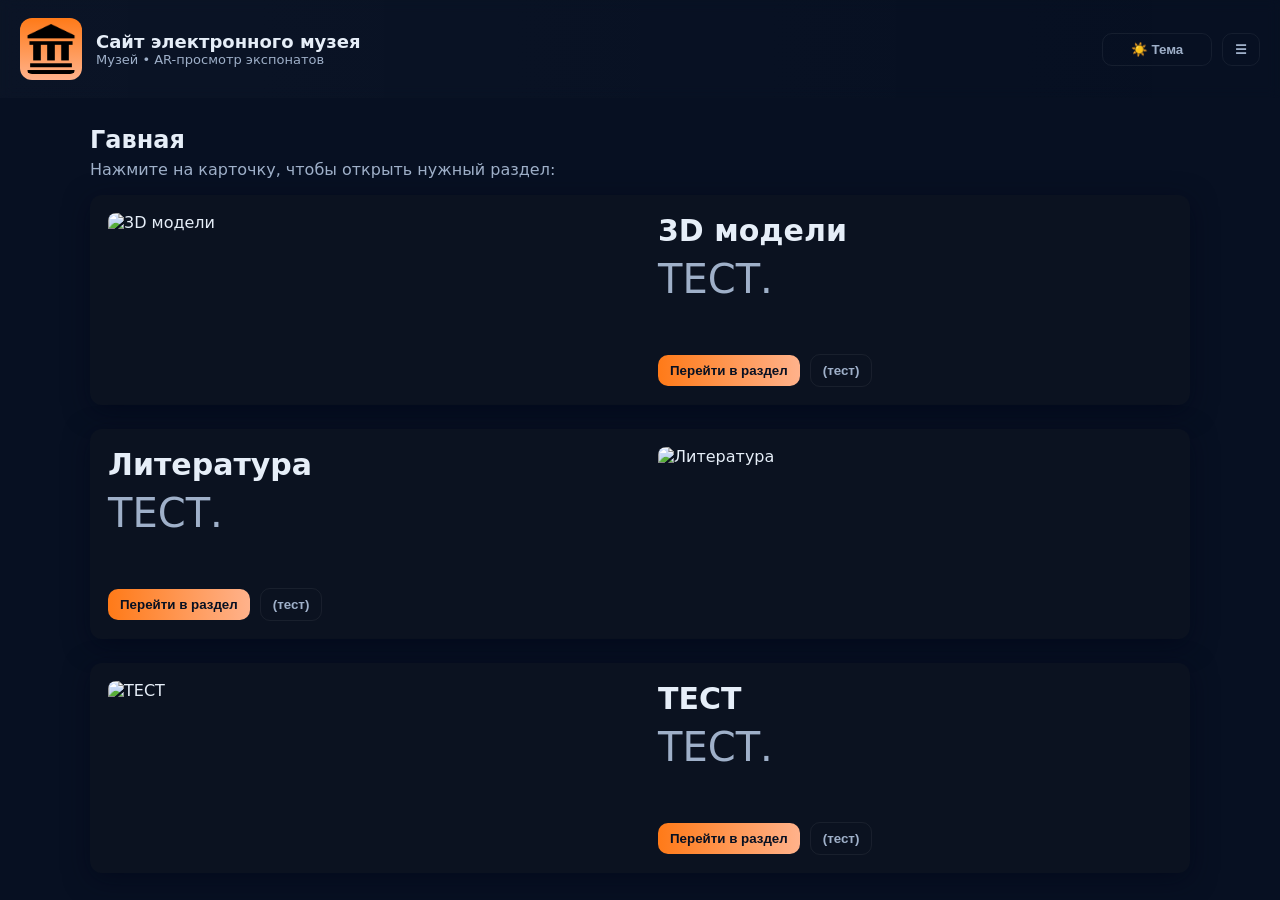
==== index.html @ e07a5cce "8.4 8.4" ====
<!DOCTYPE html>
<html lang="ru">
<head>
<meta charset="UTF-8" />
<meta name="description" content="Веб-Приложение с использованием технологии LiDAR — сайт школьного музея." />
<meta name="viewport" content="width=device-width, initial-scale=1" />
<link rel="shortcut icon" href="assets/icon.png" type="image/png" />
<title>Электронный музей</title>
<!-- model-viewer -->
<script type="module" src="https://unpkg.com/@google/model-viewer/dist/model-viewer.min.js"></script>
<script nomodule src="https://unpkg.com/@google/model-viewer/dist/model-viewer-legacy.js"></script>
<link rel="stylesheet" href="style.css" />
<link rel="apple-touch-icon" href="assets/ios_logo.jpg">
<meta name="apple-mobile-web-app-capable" content="yes">
<meta name="apple-mobile-web-app-status-bar-style" content="black">
</head>
<body class="dark">

  <!-- ===== МОБИЛЬНОЕ / ОБЩЕЕ МЕНЮ ===== -->
<div id="site-menu" class="site-menu" aria-hidden="true">
  <div class="menu-panel">
    <button id="menu-close" class="menu-close">✕</button>

    <nav class="menu-nav">
      <a href="https://maksim15132.github.io/museum/" class="menu-link">🏠 Главная</a>
      <a href="https://maksim15132.github.io/museum/ar-models/" class="menu-link">🧊 3D-модели</a>
      <a href="/military-books/" class="menu-link">📚 Литература</a>
      <a href="/author/" class="menu-link">👤 Автор</a>
    </nav>
  </div>
</div>

<header>
  <div class="brand">
    <img class="logo-img" src="assets/icon.png" alt="логотип" />
    <div class="title">
      <h1>Сайт электронного музея</h1>
      <p>Музей • AR-просмотр экспонатов</p>
    </div>
  </div>
  <div style="display:flex;align-items:center;gap:10px;">
    <button id="theme-toggle" class="btn btn-ghost theme-toggle" title="Переключить тему">☀️ Тема</button>
    <button id="cart-btn" class="btn btn-ghost cart-btn" title="Меню">☰</button>
  </div>
</header>
<main class="container">
  <section style="margin-bottom:14px;">
    <h2 style="margin:0;">Гавная</h2>
    <p style="color:var(--muted);margin-top:6px;">Нажмите на карточку, чтобы открыть нужный раздел:</p>
  </section>
  <section id="menu-grid" class="menu-grid"></section>
  <aside id="cart-preview" style="margin-top:22px;display:none;justify-content:flex-end;">
    <div style="background:var(--card);padding:12px;border-radius:12px;min-width:220px;box-shadow:0 8px 24px rgba(2,6,23,0.4);">
      <div style="display:flex;justify-content:space-between;align-items:center;">
        <div style="font-weight:800;">Корзина</div>
        <div id="cart-items-count" style="color:var(--muted);">0 шт</div>
      </div>
      <div id="cart-total" style="margin-top:8px;color:var(--muted);">Итого: <strong>€0.00</strong></div>
      <div style="margin-top:10px;display:flex;gap:8px;">
        <button id="order-btn" class="btn btn-primary">Оформить</button>
        <button id="clear-cart-btn" class="btn btn-ghost">Очистить</button>
      </div>
    </div>
  </aside>
</main>

<!-- Модальное окно: здесь мы сознательно оставили структуру из новой версии,
     но изменили поведение так, чтобы при открытии карточки вместо фото
     сразу загружалось "старое" окно model-viewer (как в вашей старой версии).
-->
<div id="modal" class="modal-backdrop" style="display:none;">
  <div class="modal-panel" role="dialog" aria-modal="true" aria-labelledby="modal-title">
    <div class="modal-preview mv-overlay" id="modal-preview">
      <!-- по умолчанию отображаем изображение; при открытии модалки его заменим на model-viewer -->
      <img id="modal-img" class="dish-img" src="" alt="" />

      <!-- model-viewer присутствует и будет показан немедленно при открытии карточки -->
      <model-viewer
        id="model-viewer"
        style="width:100%;border-radius:8px;background:#081226;"

        alt=""
        camera-controls
        ar
        ar-modes="webxr scene-viewer quick-look"
        poster=""
      ></model-viewer>

      <!-- loader overlay (инжектится скриптом в mv-overlay) -->
    </div>

    <div class="modal-info">
      <h3 id="modal-title" class="dish-title"></h3>
      <div id="modal-price" style="color:var(--muted);margin-top:6px;"></div>
      <p id="modal-desc" class="dish-desc"></p>

      <div class="modal-actions">
        <button
          id="toggle-state-btn"
          class="btn btn-ghost"
          style="display:none;"
        >
          Переключить состояние
        </button>

        <a id="ar-link" class="btn btn-ghost" href="#" rel="ar" target="_blank">Открыть в AR (iPhone)</a>
        <button id="add-to-cart-btn" class="btn btn-primary">Добавить в корзину</button>
        <button id="close-modal-btn" class="btn btn-ghost">Закрыть</button>
      </div>

      <div id="model-status" class="note">Статус 3D: idle</div>
      <div id="model-error" class="note" style="color:#ffb3b3; display:none; margin-top:10px;">Ошибка загрузки модели — проверьте URL и доступность файла (HTTPS).</div>
      <div class="note">Совет: для iPhone используйте Safari и убедитесь, что сайт доступен по HTTPS; для Android — требуется поддержка WebXR / Scene Viewer.</div>
    </div>
  </div>
</div>

<script src="script.js"></script>
</body>
</html>
---- style.css ----
:root {
  --bg-dark: #071022;
  --card-dark: #0b1220;
  --text-dark: #e6eef8;
  --muted-dark: #9fb0c9;
  --accent-dark: #ff7a18;

  --bg-light: #f7fafc;
  --card-light: #ffffff;
  --text-light: #0b1220;
  --muted-light: #607089;
  --accent-light: #ff6b35;
}

/* запрет двойного зума / базовое поведение тача */
html, body {
  touch-action: manipulation;
  -ms-touch-action: manipulation;
}

html { transition: background 0.2s linear, color 0.2s linear; }

body {
  margin: 0;
  font-family: Inter, system-ui, Arial, sans-serif;
  min-height: 100vh;
  background: var(--bg);
  color: var(--text);
  transition: background 0.25s linear, color 0.25s linear;
}

/* темы */
.light {
  --bg: var(--bg-light);
  --card: var(--card-light);
  --text: var(--text-light);
  --muted: var(--muted-light);
  --accent: var(--accent-light);
}
.dark {
  --bg: var(--bg-dark);
  --card: var(--card-dark);
  --text: var(--text-dark);
  --muted: var(--muted-dark);
  --accent: var(--accent-dark);
}

/* блокировка прокрутки страницы при открытой модалке */
body.modal-open {
  overflow: hidden;
}

/* header */
header {
  display: flex;
  justify-content: space-between;
  align-items: center;
  padding: 18px 20px;
  background: linear-gradient(90deg, rgba(255,255,255,0.02), transparent);
  backdrop-filter: blur(6px);
}
.brand {
  display: flex;
  align-items: center;
  gap: 14px;
}
.logo-img {
  width: 50px;
  height: 50px;
  border-radius: 12px;
  object-fit: cover;
  background: linear-gradient(180deg, var(--accent), #ffb28b);
  padding: 6px;
}
.title h1 { margin: 0; font-size: 18px; }
.title p { margin: 0; font-size: 13px; color: var(--muted); }

/* кнопка переключения темы — более заметная обводка и центрирование текста */
.theme-toggle {
  border: 2px solid rgba(255,255,255,0.12);
  padding: 8px 12px;
  border-radius: 12px;
  display: inline-flex;
  align-items: center;
  justify-content: center;
  min-width: 110px;
  background: linear-gradient(90deg, rgba(255,255,255,0.02), transparent);
}

/* гамбургер-кнопка */
.cart-btn {
  position: relative;
  font-weight: 800;
}

/* главный контейнер */
main.container {
  max-width: 1100px;
  margin: 28px auto;
  padding: 0 18px;
}

/* сетка: одна карточка на строку (герой-карточки) */
.menu-grid {
  display: grid;
  grid-template-columns: 1fr;
  gap: 24px;
  align-items: stretch;
}

/* карточка-герой */
.hero-card {
  background: var(--card);
  border-radius: 12px;
  padding: 0;
  overflow: hidden;
  box-shadow: 0 6px 26px rgba(2,6,23,0.5);
  display: flex;
  gap: 0;
  align-items: stretch;
  transition: transform 0.28s cubic-bezier(.2,.9,.3,1), box-shadow 0.28s, filter 0.28s;
  cursor: pointer;
}

/* hover-анимация для карточки */
.hero-card:hover {
  transform: translateY(-10px) scale(1.01);
  box-shadow: 0 30px 60px rgba(2,6,23,0.55);
  filter: saturate(1.05);
}

/* два блока внутри карточки */
.card-media, .card-content {
  width: 50%;
  padding: 18px;
  box-sizing: border-box;
}

/* изображение — занимает весь блок медиа */
.card-media img {
  width: 100%;
  height: 100%;
  object-fit: cover;
  border-radius: 8px;
  display: block;
  box-shadow: none;
}

/* контент */
.card-content {
  display: flex;
  flex-direction: column;
  justify-content: space-between;
}
.card-content .meta {
  display: flex;
  justify-content: space-between;
  align-items: flex-start;
  gap: 8px;
  font-size: 30px;
}
.card-content .price { font-weight: 800; margin-left: 8px; }

.price {
  display: none;
}

.card-content p { color: var(--muted); margin-top: 8px; }

/* кнопки внутри карточки */
.card-actions {
  display:flex;
  gap:10px;
  margin-top: 12px;
  align-items:center;
}

/* для чередования — реверс (ПК) */
.menu-grid .hero-card:nth-child(even) {
  flex-direction: row-reverse;
}

/* поддерживаем те же ширины — row-reverse решает порядок */
/*.menu-grid .hero-card:nth-child(even) .card-media,
.menu-grid .hero-card:nth-child(even) .card-content {
  /* intentionally left non-empty on purpose (keeps symmetry) */
  /* widths are handled above; no extra rules needed here */
/*}



/* стили кнопок */
button.btn {
  padding: 8px 12px;
  border-radius: 10px;
  border: 0;
  cursor: pointer;
  font-weight: 700;
  transition: transform 0.12s ease, box-shadow 0.12s;
  background: transparent;
}
button.btn-primary {
  background: linear-gradient(90deg, var(--accent), #ffb28b);
  color: #071022;
}
button.btn-ghost {
  background: transparent;
  border: 1px solid rgba(255,255,255,0.06);
  color: var(--muted);
}

/* модалка: центр, 2 колонки */
.modal-backdrop {
  position: fixed;
  inset: 0;
  background: linear-gradient(180deg, rgba(1,2,6,0.6), rgba(1,2,6,0.85));
  display: flex;
  align-items: center;
  justify-content: center;
  z-index: 60;
  animation: pop 0.18s ease;
  padding: 16px;
}
.modal-panel {
  /* ширина остаётся адаптивной */
  width: min(980px, 95%);
  
  /* высота делаем равной ширине, но не больше 80% экрана */
  aspect-ratio: 1 / 1;
  max-height: 70vh;
  
  background: var(--card);
  border-radius: 14px;
  padding: 18px;
  display: grid;
  grid-template-columns: 360px 1fr;
  gap: 16px;
  align-items: start;
  overflow: hidden;
}

/* увеличим модалку на больших экранах */
@media (min-width: 1200px) {
  .modal-panel {
    width: min(1100px, 95%);
    max-height: 80vh; /* чуть меньше высоты экрана */
    grid-template-columns: 420px 1fr;
  }

  .modal-preview .dish-img,
  .modal-preview model-viewer {
    height: calc(100vw * 0.25); /* адаптивная высота — примерно четверть ширины окна */
    max-height: 400px;
  }
}

/* preview и info внутри модалки */
.modal-preview {
  display: flex;
  flex-direction: column;
  gap: 10px;
  align-items: stretch;
  overflow: hidden;
}

.modal-preview .dish-img {
  display: none;
  width: 100%;
  height: 500px;
  object-fit: cover;
  border-radius: 10px;
}

.modal-preview model-viewer {
  width: 100%;
  height: 500px;
  border-radius: 10px;
}

/* когда модель загрузилась — добавляем класс .model-loaded к .modal-panel */
.modal-panel.model-loaded {
  /* меняем сетку: модель (preview) справа, info слева */
  grid-template-columns: 1fr 360px;
}
.modal-panel.model-loaded .dish-img { display: none; }
.modal-panel.model-loaded model-viewer { display: block; }

/* изначально model-viewer скрыт (будет показан JS при загрузке) */
model-viewer { visibility: hidden; }

/* заголовок, описание */
.dish-title { margin: 0; font-size: 20px; }
.dish-desc { color: var(--muted); margin-top: 8px; }

/* заметки */
.note { color: var(--muted); margin-top: 10px; }

/* responsive: на мобильных карточки стекаются: сначала фото, потом контент */
@media (max-width: 820px) {
  .menu-grid { gap: 16px; }

  /* отменяем чередование на мобиле — все карточки вертикально */
  .menu-grid .hero-card {
    flex-direction: column !important;
  }

  .card-media, .card-content {
    width: 100%;
    padding: 14px;
  }

  .modal-backdrop {
    align-items: start;
    justify-content: center;
    overflow: auto;
    padding: 10px;
  }

  .modal-panel {
    grid-template-columns: 1fr;
    width: 92%;
    height: 90%;
    max-width: 600px;
    max-height: 88vh;
    margin: 20px auto;
    border-radius: 12px;
    padding: 12px;
    overflow-y: auto;
    -webkit-overflow-scrolling: touch;
  }

  .modal-panel.model-loaded {
    grid-template-columns: 1fr;
  }

  /* немного уменьшаем высоту превью */
  .modal-preview .dish-img,
  .modal-preview model-viewer {
    display: none;
    height: calc(100vw * 0.65); /* 65% ширины экрана */
  }
}

/* запрет зума двойным тапом */
@media (pointer: coarse) {
  html, body {
    touch-action: manipulation;
  }
}

/* небольшая анимация появления */
@keyframes pop {
  from { opacity: 0; transform: translateY(8px) scale(0.99); }
  to { opacity: 1; transform: none; }
}

/* --- loader + controls styles --- */
.mv-loader {
  position: absolute;
  inset: 0;
  display: flex;
  align-items: center;
  justify-content: center;
  pointer-events: none;
}
.mv-loader .spinner {
  width: 56px;
  height: 56px;
  border-radius: 50%;
  border: 6px solid rgba(255,255,255,0.08);
  border-top-color: rgba(255,255,255,0.95);
  animation: mv-spin 1s linear infinite;
  box-shadow: 0 6px 18px rgba(2,6,23,0.6);
}
@keyframes mv-spin { to { transform: rotate(360deg); } }
.mv-overlay { position: relative; }
.mv-controls { margin-top: 10px; display:flex; gap:8px; align-items:center; }
.mv-btn { padding:8px 10px; border-radius:8px; border:1px solid rgba(255,255,255,0.06); background:transparent; cursor:pointer; font-weight:700; }
.mv-btn.active { background: linear-gradient(90deg,var(--accent),#ffb28b); color:#071022; }
.mv-retry { padding:6px 8px; border-radius:8px; background: rgba(255,255,255,0.04); border:1px solid rgba(255,255,255,0.06); cursor:pointer; }

#modalImg {
  display: block;
}

.modal-panel.model-loaded #modalImg {
  display: none;
}


/* =========================
   ВСПЛЫВАЮЩЕЕ МЕНЮ САЙТА
   ========================= */

.site-menu {
  position: fixed;
  inset: 0;
  background: rgba(2,6,23,0.75);
  backdrop-filter: blur(8px);
  display: none;
  z-index: 100;
}

.site-menu.open {
  display: block;
}

/* панель меню */
.menu-panel {
  position: absolute;
  right: 0;
  top: 0;
  width: 500px;
  max-width: 90%;
  height: 100%;
  background: var(--card);
  box-shadow: -20px 0 40px rgba(2,6,23,0.6);
  padding: 24px;
  display: flex;
  flex-direction: column;
  animation: slideIn 0.25s ease;
}

/* на телефоне — на весь экран */
@media (max-width: 640px) {
  .menu-panel {
    width: 100%;
  }
}

@keyframes slideIn {
  from {
    transform: translateX(40px);
    opacity: 0;
  }
  to {
    transform: none;
    opacity: 1;
  }
}

/* кнопка закрытия */
.menu-close {
  align-self: flex-end;
  font-size: 22px;
  background: none;
  border: none;
  color: var(--text);
  cursor: pointer;
  margin-bottom: 20px;
}

/* навигация */
.menu-nav {
  display: flex;
  flex-direction: column;
  gap: 16px;
}

.menu-link {
  font-size: 18px;
  font-weight: 700;
  text-decoration: none;
  color: var(--text);
  padding: 12px 14px;
  border-radius: 12px;
  background: linear-gradient(90deg, rgba(255,255,255,0.02), transparent);
  transition: background 0.2s, transform 0.15s;
}

.menu-link:hover {
  background: linear-gradient(90deg, var(--accent), #ffb28b);
  color: #071022;
  transform: translateX(4px);
}
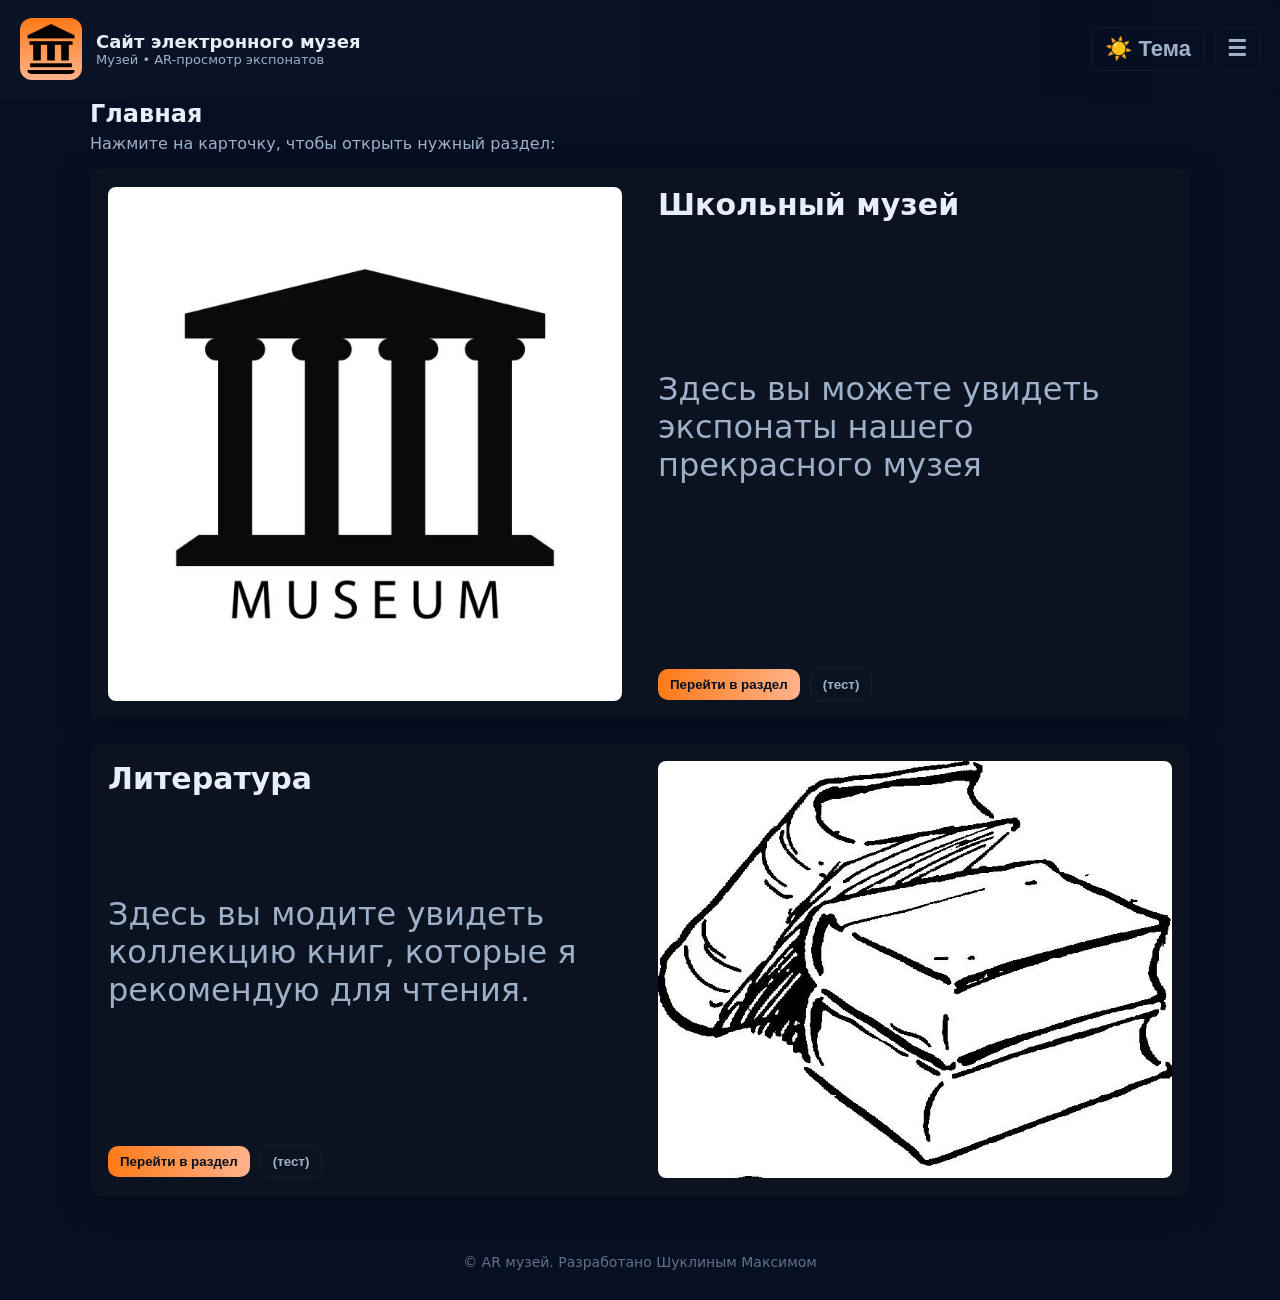
==== commit e2ab5a1d: "9.0 9.0" ====
--- a/index.html
+++ b/index.html
@@ -25,7 +25,10 @@
       <a href="https://maksim15132.github.io/museum/" class="menu-link">🏠 Главная</a>
       <a href="https://maksim15132.github.io/museum/ar-models/" class="menu-link">🧊 3D-модели</a>
       <a href="/military-books/" class="menu-link">📚 Литература</a>
-      <a href="/author/" class="menu-link">👤 Автор</a>
+      <a href="https://vk.com/m.neiroset" class="menu-link">👤 Автор</a>
+      <footer>
+        © AR музей. Разработано Шуклиным Максимом
+      </footer>
     </nav>
   </div>
 </div>
@@ -45,7 +48,7 @@
 </header>
 <main class="container">
   <section style="margin-bottom:14px;">
-    <h2 style="margin:0;">Гавная</h2>
+    <h1 style="margin:0;">Главная</h1>
     <p style="color:var(--muted);margin-top:6px;">Нажмите на карточку, чтобы открыть нужный раздел:</p>
   </section>
   <section id="menu-grid" class="menu-grid"></section>
@@ -115,6 +118,10 @@
   </div>
 </div>
 
+<footer>
+    © AR музей. Разработано Шуклиным Максимом
+</footer>
+
 <script src="script.js"></script>
 </body>
 </html>
--- a/style.css
+++ b/style.css
@@ -58,6 +58,12 @@
   padding: 18px 20px;
   background: linear-gradient(90deg, rgba(255,255,255,0.02), transparent);
   backdrop-filter: blur(6px);
+  flex-wrap: wrap;
+  position: fixed;
+  box-sizing: border-box; /* 🔥 ВАЖНО */
+  top: 0;
+  width: 100%;
+  z-index: 1000;
 }
 .brand {
   display: flex;
@@ -98,6 +104,7 @@
   max-width: 1100px;
   margin: 28px auto;
   padding: 0 18px;
+  margin-top: 100px;
 }
 
 /* сетка: одна карточка на строку (герой-карточки) */
@@ -398,7 +405,7 @@
   background: rgba(2,6,23,0.75);
   backdrop-filter: blur(8px);
   display: none;
-  z-index: 100;
+  z-index: 2000;
 }
 
 .site-menu.open {
@@ -453,8 +460,16 @@
 /* навигация */
 .menu-nav {
   display: flex;
-  flex-direction: column;
+  flex-direction: column; /* элементы сверху вниз */
   gap: 16px;
+  height: 100%;           /* занимает всю высоту меню */
+}
+
+.menu-nav footer {
+  margin-top: auto;       /* толкает footer вниз */
+  padding-top: 12px;
+  font-size: 14px;
+  color: var(--muted);
 }
 
 .menu-link {
@@ -474,3 +489,29 @@
   transform: translateX(4px);
 }
 
+#model-viewer {
+  height: 500px;
+}
+
+/* Телефоны */
+@media (orientation: portrait) {
+  #model-viewer {
+    height: 320px;
+  }
+}
+
+footer{
+        margin-top:auto;
+        padding:30px;
+        color:#607089;
+        font-size:14px;
+        text-align: center;
+    }
+
+
+.theme-toggle,
+.cart-btn {
+  font-size: 22px;
+  padding: 12px 16px;
+  white-space: nowrap;
+}
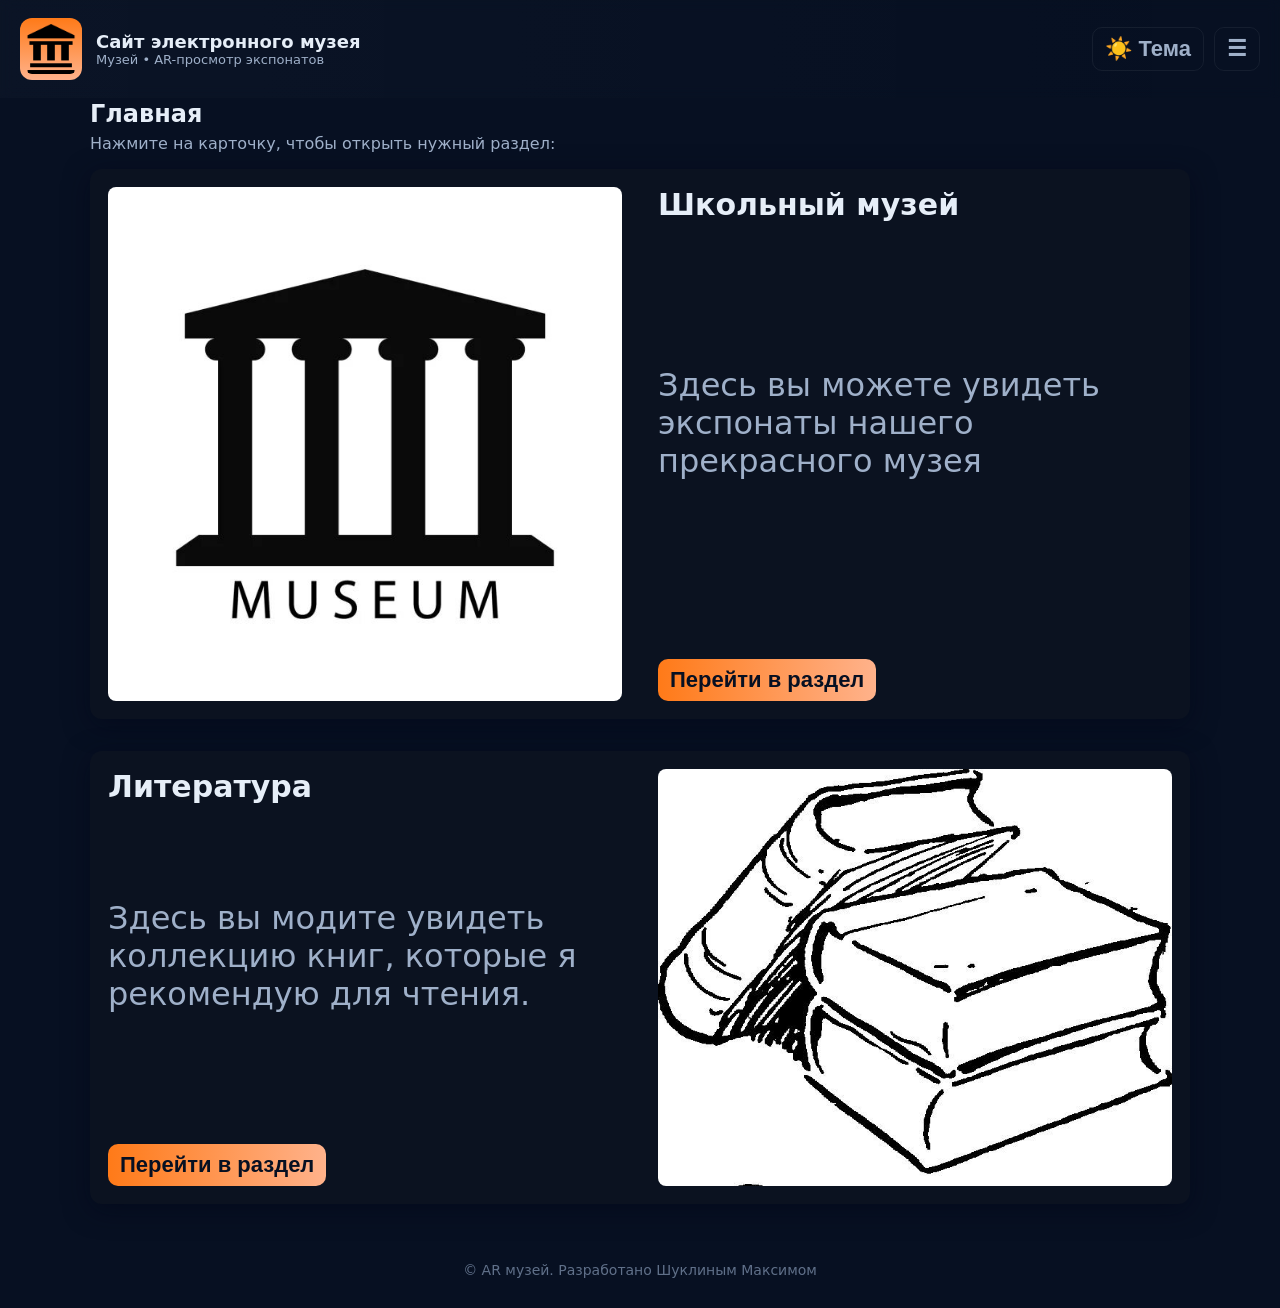
==== commit 663f563d: "9.4 9.4" ====
--- a/index.html
+++ b/index.html
@@ -3,7 +3,7 @@
 <head>
 <meta charset="UTF-8" />
 <meta name="description" content="Веб-Приложение с использованием технологии LiDAR — сайт школьного музея." />
-<meta name="viewport" content="width=device-width, initial-scale=1" />
+<meta name="viewport" content="width=device-width, initial-scale=1, maximum-scale=1, user-scalable=no" />
 <link rel="shortcut icon" href="assets/icon.png" type="image/png" />
 <title>Электронный музей</title>
 <!-- model-viewer -->
@@ -41,7 +41,7 @@
       <p>Музей • AR-просмотр экспонатов</p>
     </div>
   </div>
-  <div style="display:flex;align-items:center;gap:10px;">
+  <div class="header-controls">
     <button id="theme-toggle" class="btn btn-ghost theme-toggle" title="Переключить тему">☀️ Тема</button>
     <button id="cart-btn" class="btn btn-ghost cart-btn" title="Меню">☰</button>
   </div>
--- a/style.css
+++ b/style.css
@@ -111,7 +111,7 @@
 .menu-grid {
   display: grid;
   grid-template-columns: 1fr;
-  gap: 24px;
+  gap: 32px;
   align-items: stretch;
 }
 
@@ -514,4 +514,40 @@
   font-size: 22px;
   padding: 12px 16px;
   white-space: nowrap;
+}
+
+/* для портретной ориентации (высота больше ширины) */
+@media (orientation: portrait) {
+  main.container {
+    margin-top: 150px;
+  }
+}
+
+.header-controls {
+  display:flex;
+  align-items:center;
+  gap:10px;
+}
+/* для телефонов или портретной ориентации */
+@media (max-width: 820px), (orientation: portrait) {
+  .header-controls {
+    display: flex;            /* гарантируем flex */
+    justify-content: flex-end; /* сдвигаем кнопки вправо */
+    width: 100%;              /* блок занимает всю ширину */
+    gap: 10px;                /* расстояние между кнопками */
+  }
+}
+
+
+.big-btn {
+  display: inline-block;
+  transition: transform 0.2s ease, box-shadow 0.2s ease;
+  font-size: 22px;      /* текст больше */
+  padding: 16px 28px;   /* сама кнопка больше */
+  
+}
+
+.big-btn:hover {
+  transform: scale(1.08);
+  box-shadow: 0 8px 20px rgba(255, 140, 0, 0.4);
 }
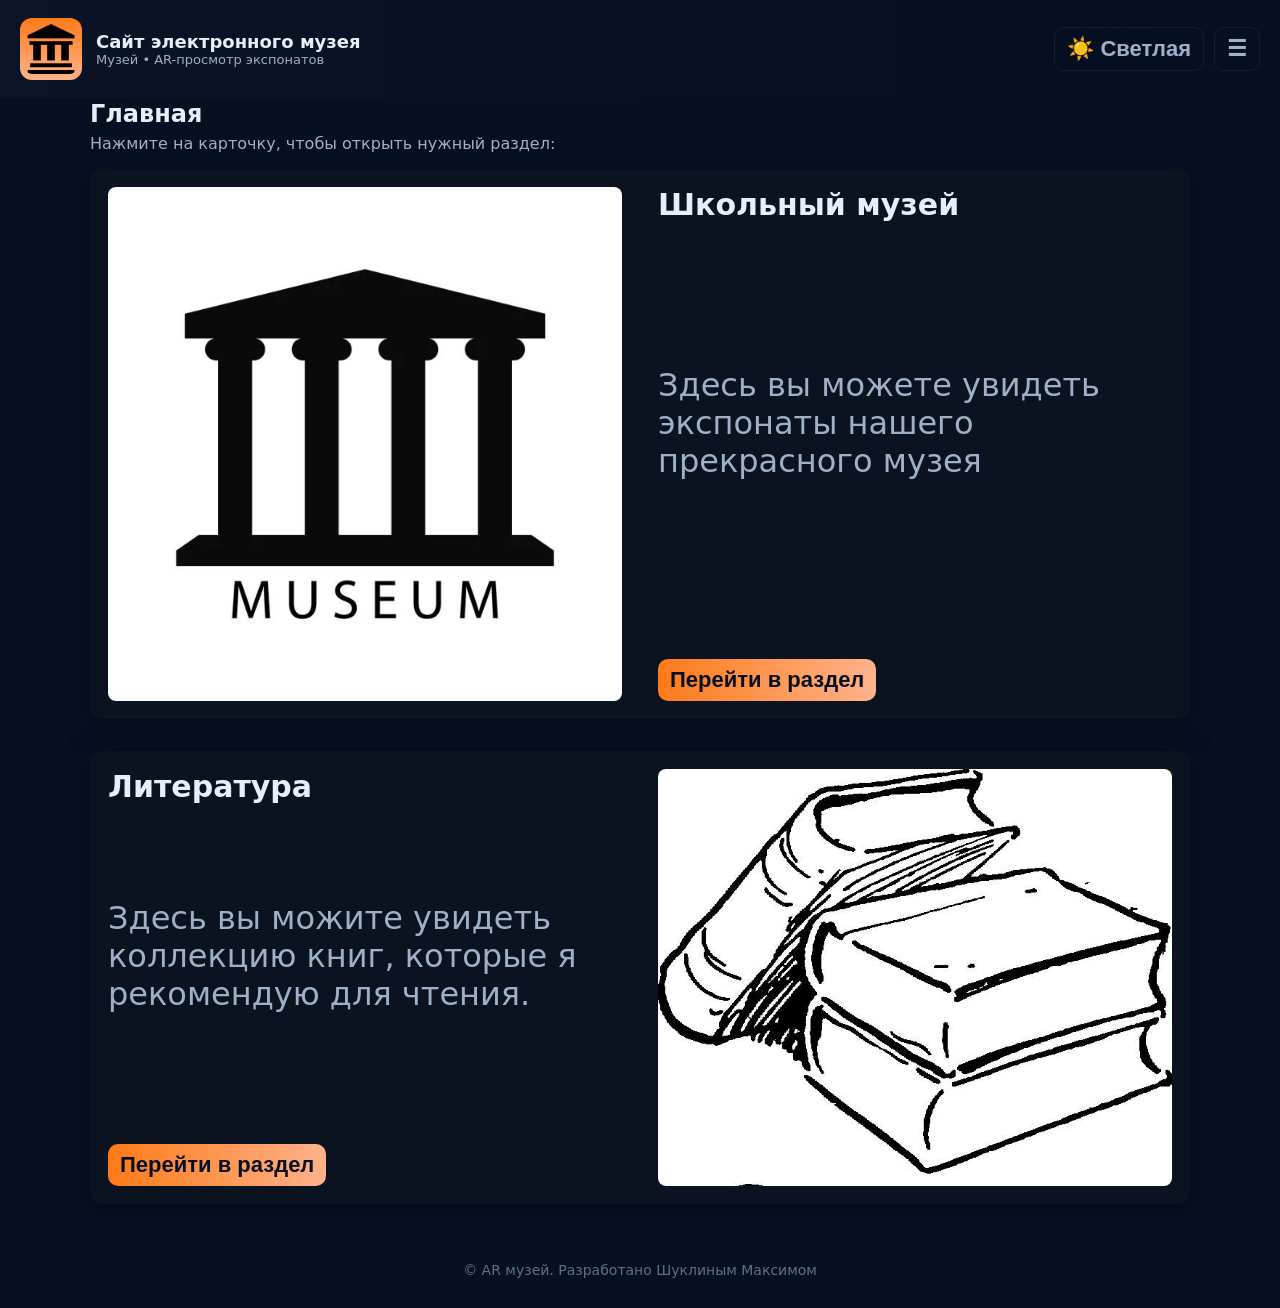
==== commit 67f1d1bf: "9.71 9.71" ====
--- a/index.html
+++ b/index.html
@@ -24,7 +24,8 @@
     <nav class="menu-nav">
       <a href="https://maksim15132.github.io/museum/" class="menu-link">🏠 Главная</a>
       <a href="https://maksim15132.github.io/museum/ar-models/" class="menu-link">🧊 3D-модели</a>
-      <a href="/military-books/" class="menu-link">📚 Литература</a>
+      <a href="/books/" class="menu-link">📚 Литература</a>
+      <a href="/test-models/" class="menu-link">📐 Тестовые модели</a>
       <a href="https://vk.com/m.neiroset" class="menu-link">👤 Автор</a>
       <footer>
         © AR музей. Разработано Шуклиным Максимом
@@ -42,7 +43,7 @@
     </div>
   </div>
   <div class="header-controls">
-    <button id="theme-toggle" class="btn btn-ghost theme-toggle" title="Переключить тему">☀️ Тема</button>
+    <button id="theme-toggle" class="btn btn-ghost theme-toggle" title="Переключить тему">☀️  Светлая</button>
     <button id="cart-btn" class="btn btn-ghost cart-btn" title="Меню">☰</button>
   </div>
 </header>
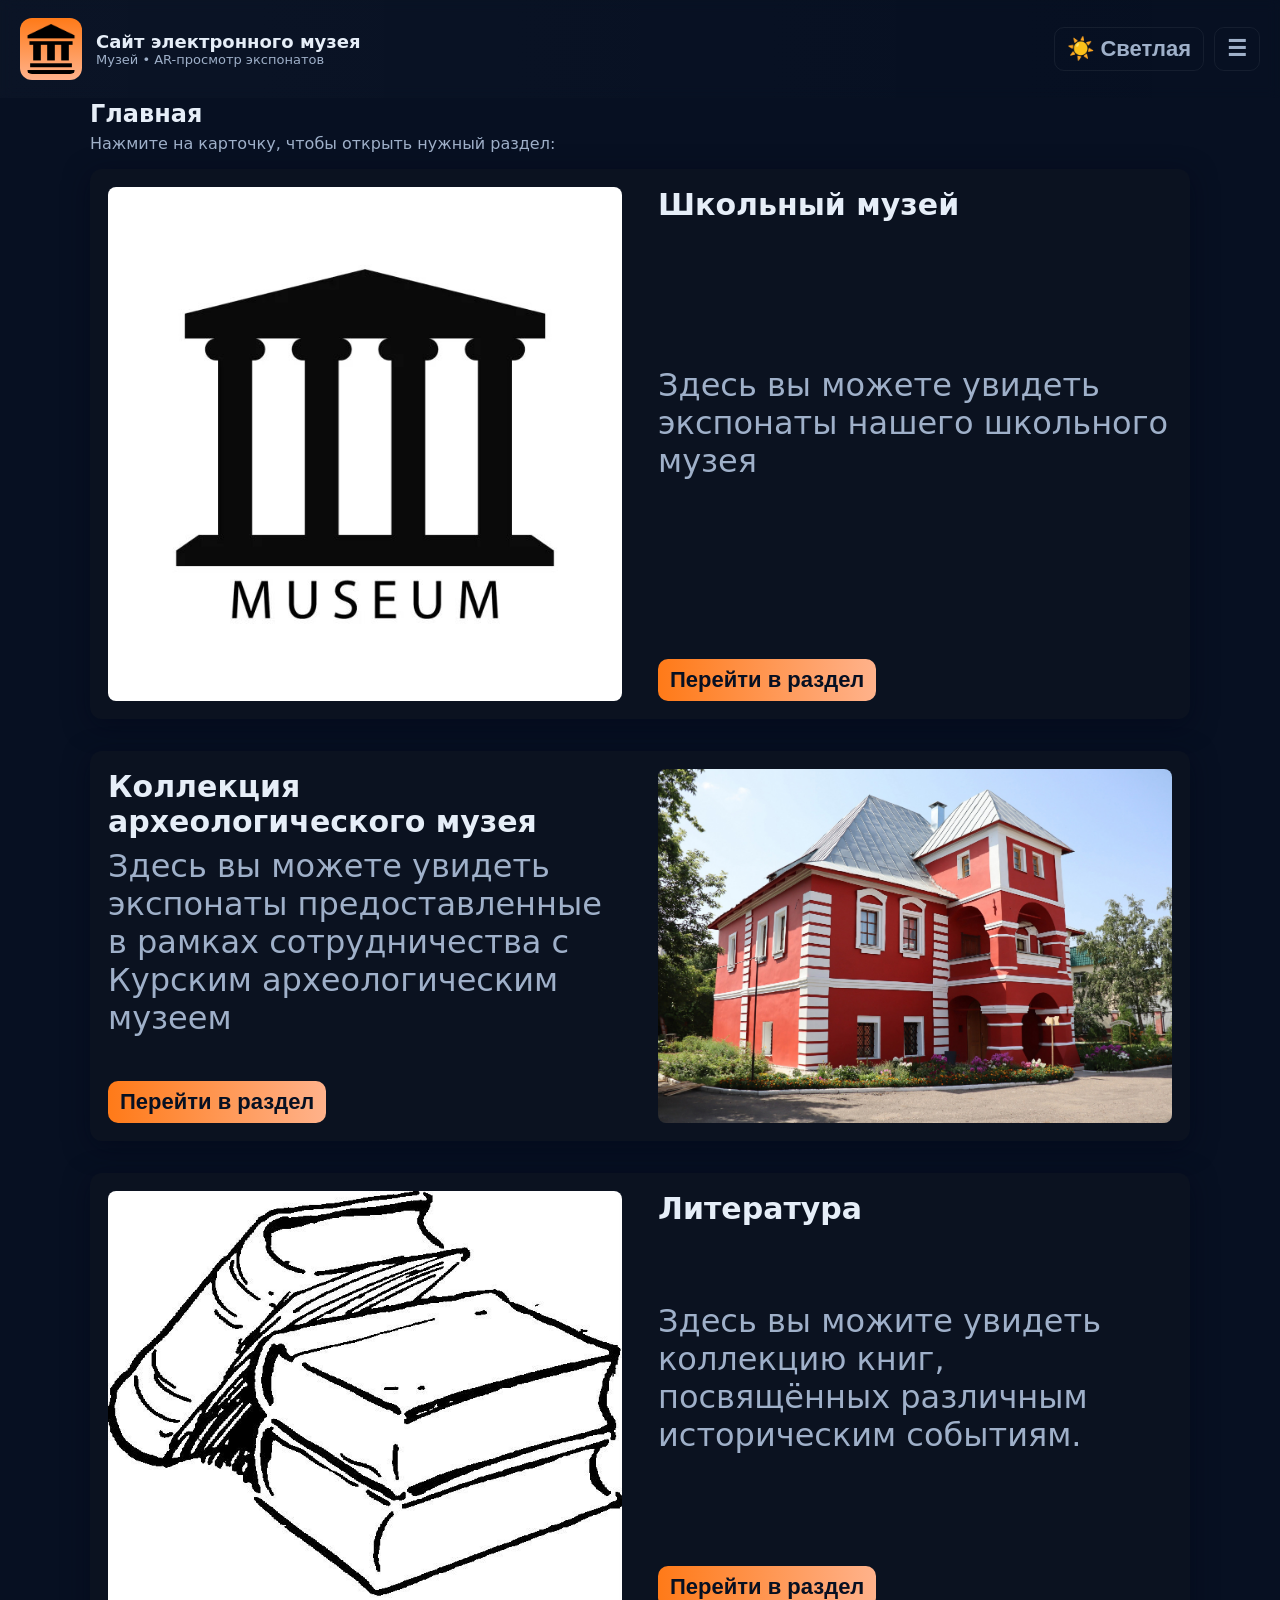
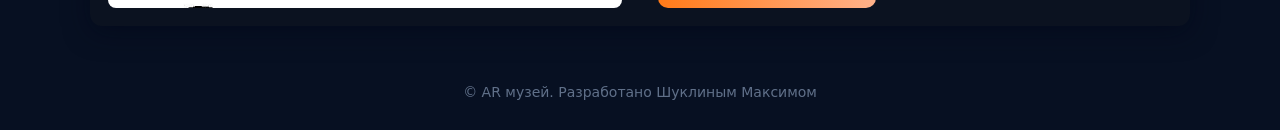
==== commit aa32b140: "10 10" ====
--- a/index.html
+++ b/index.html
@@ -23,9 +23,10 @@
 
     <nav class="menu-nav">
       <a href="https://maksim15132.github.io/museum/" class="menu-link">🏠 Главная</a>
-      <a href="https://maksim15132.github.io/museum/ar-models/" class="menu-link">🧊 3D-модели</a>
-      <a href="/books/" class="menu-link">📚 Литература</a>
-      <a href="/test-models/" class="menu-link">📐 Тестовые модели</a>
+      <a href="https://maksim15132.github.io/museum/ar-models/" class="menu-link">📜 Школьный музей</a>
+      <a href="https://maksim15132.github.io/museum/arxe-museum/" class="menu-link">🗿 Археологический музей</a>
+      <a href="https://maksim15132.github.io/museum/books/" class="menu-link">📚 Литература</a>
+      <a href="https://maksim15132.github.io/museum/test-models/" class="menu-link">📐 Тестовые модели</a>
       <a href="https://vk.com/m.neiroset" class="menu-link">👤 Автор</a>
       <footer>
         © AR музей. Разработано Шуклиным Максимом
